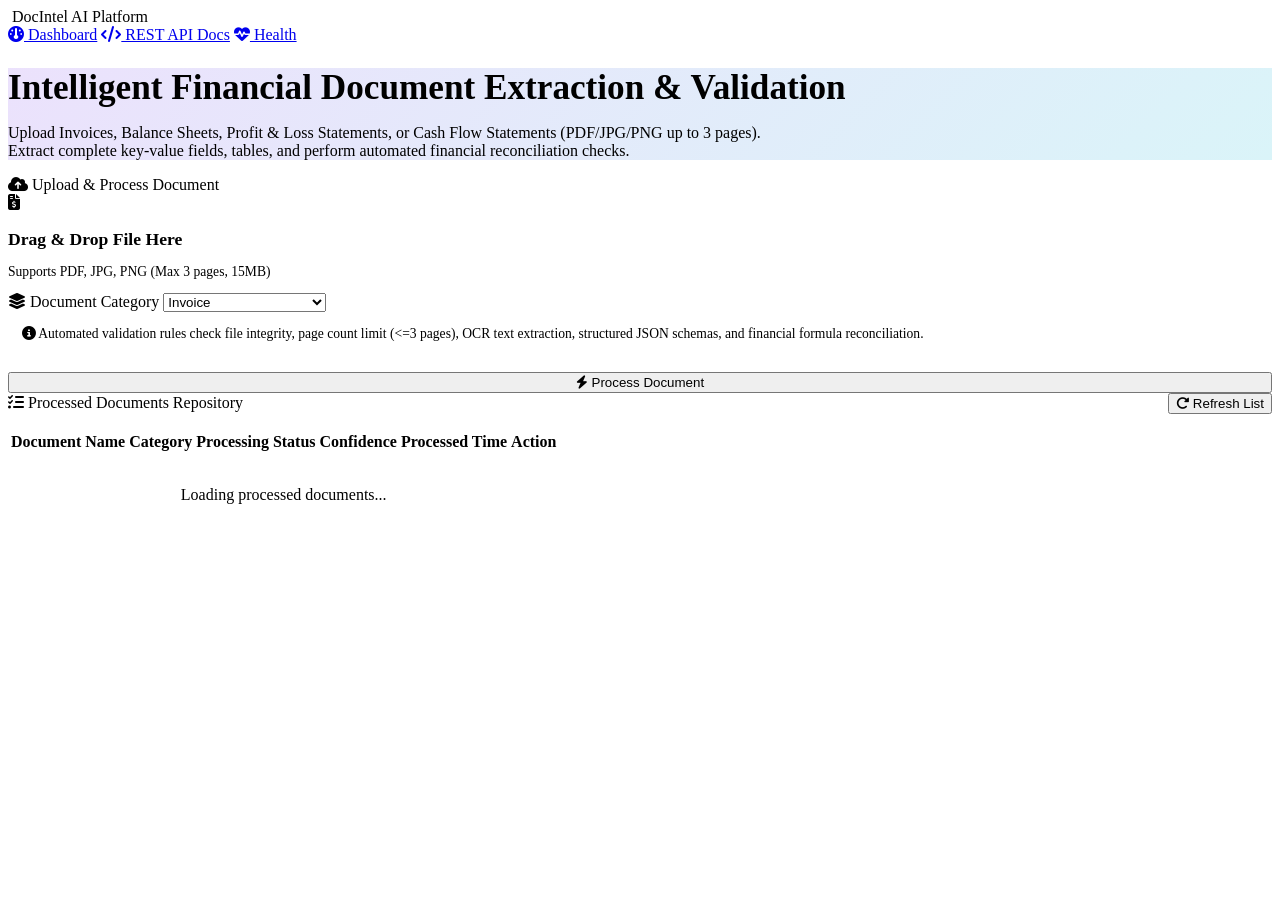
==== frontend/templates/dashboard.html @ 8e2a0e62 "Initial commit: End-to-end Document Intelligence & Extraction Platform" ====
<!DOCTYPE html>
<html lang="en">
<head>
  <meta charset="UTF-8">
  <meta name="viewport" content="width=device-width, initial-scale=1.0">
  <title>Document Intelligence & Extraction Dashboard</title>
  <link rel="stylesheet" href="/static/css/style.css">
  <link rel="stylesheet" href="https://cdnjs.cloudflare.com/ajax/libs/font-awesome/6.4.0/css/all.min.css">
</head>
<body>

  <header class="navbar">
    <div class="logo">
      <i class="fa-solid fa-brain-circuit"></i>
      <span>DocIntel AI Platform</span>
    </div>
    <div class="nav-links">
      <a href="/" class="active"><i class="fa-solid fa-gauge"></i> Dashboard</a>
      <a href="/docs" target="_blank"><i class="fa-solid fa-code"></i> REST API Docs</a>
      <a href="/api/v1/health" target="_blank"><i class="fa-solid fa-heart-pulse"></i> Health</a>
    </div>
  </header>

  <div class="container">

    <!-- Hero Banner -->
    <div class="glass-card" style="background: linear-gradient(135deg, rgba(124, 58, 237, 0.15), rgba(6, 182, 212, 0.15)); border-color: rgba(124, 58, 237, 0.3);">
      <h1 style="font-family: 'Outfit'; font-size: 2.2rem; margin-bottom: 0.5rem;">
        Intelligent Financial Document Extraction & Validation
      </h1>
      <p style="color: var(--text-muted); font-size: 1rem; max-width: 800px;">
        Upload Invoices, Balance Sheets, Profit & Loss Statements, or Cash Flow Statements (PDF/JPG/PNG up to 3 pages). Extract complete key-value fields, tables, and perform automated financial reconciliation checks.
      </p>
    </div>

    <!-- Upload Section -->
    <div class="glass-card">
      <div class="card-title">
        <i class="fa-solid fa-cloud-arrow-up" style="color: var(--accent-cyan);"></i>
        Upload & Process Document
      </div>

      <form id="uploadForm">
        <div class="upload-grid">
          <div class="dropzone" id="dropzone">
            <i class="fa-solid fa-file-invoice-dollar"></i>
            <h3 style="font-size: 1.1rem; margin-bottom: 0.5rem;">Drag & Drop File Here</h3>
            <p style="font-size: 0.85rem; color: var(--text-muted);">Supports PDF, JPG, PNG (Max 3 pages, 15MB)</p>
            <input type="file" id="fileInput" name="file" accept=".pdf,.jpg,.jpeg,.png" style="display: none;" required>
            <div id="selectedFileName" style="margin-top: 0.75rem; font-weight: 600; color: var(--accent-cyan);"></div>
          </div>

          <div style="display: flex; flex-direction: column; justify-content: space-between;">
            <div>
              <div class="form-group">
                <label for="documentType"><i class="fa-solid fa-layer-group"></i> Document Category</label>
                <select id="documentType" name="document_type" class="form-select" required>
                  <option value="invoice">Invoice</option>
                  <option value="balance_sheet">Balance Sheet</option>
                  <option value="profit_and_loss">Profit & Loss Statement</option>
                  <option value="cash_flow_statement">Cash Flow Statement</option>
                </select>
              </div>

              <div style="background: rgba(255,255,255,0.03); padding: 0.85rem; border-radius: 0.5rem; font-size: 0.85rem; color: var(--text-muted); margin-bottom: 1rem;">
                <i class="fa-solid fa-circle-info" style="color: var(--accent-cyan);"></i>
                Automated validation rules check file integrity, page count limit (<=3 pages), OCR text extraction, structured JSON schemas, and financial formula reconciliation.
              </div>
            </div>

            <button type="submit" id="processBtn" class="btn-primary">
              <i class="fa-solid fa-bolt"></i> Process Document
            </button>
          </div>
        </div>
      </form>

      <div id="statusAlert" style="display: none; margin-top: 1.5rem; padding: 1rem; border-radius: 0.5rem;"></div>
    </div>

    <!-- Processed Documents Dashboard Table -->
    <div class="glass-card">
      <div style="display: flex; justify-content: space-between; align-items: center; margin-bottom: 1rem;">
        <div class="card-title" style="margin-bottom: 0;">
          <i class="fa-solid fa-list-check" style="color: var(--accent-purple);"></i>
          Processed Documents Repository
        </div>
        <button id="refreshBtn" class="btn-secondary">
          <i class="fa-solid fa-rotate-right"></i> Refresh List
        </button>
      </div>

      <div style="overflow-x: auto;">
        <table class="custom-table">
          <thead>
            <tr>
              <th>Document Name</th>
              <th>Category</th>
              <th>Processing Status</th>
              <th>Confidence</th>
              <th>Processed Time</th>
              <th>Action</th>
            </tr>
          </thead>
          <tbody id="documentsTableBody">
            <tr>
              <td colspan="6" style="text-align: center; color: var(--text-muted); padding: 2rem;">
                <div class="spinner"></div> Loading processed documents...
              </td>
            </tr>
          </tbody>
        </table>
      </div>
    </div>

  </div>

  <script src="/static/js/dashboard.js"></script>
</body>
</html>
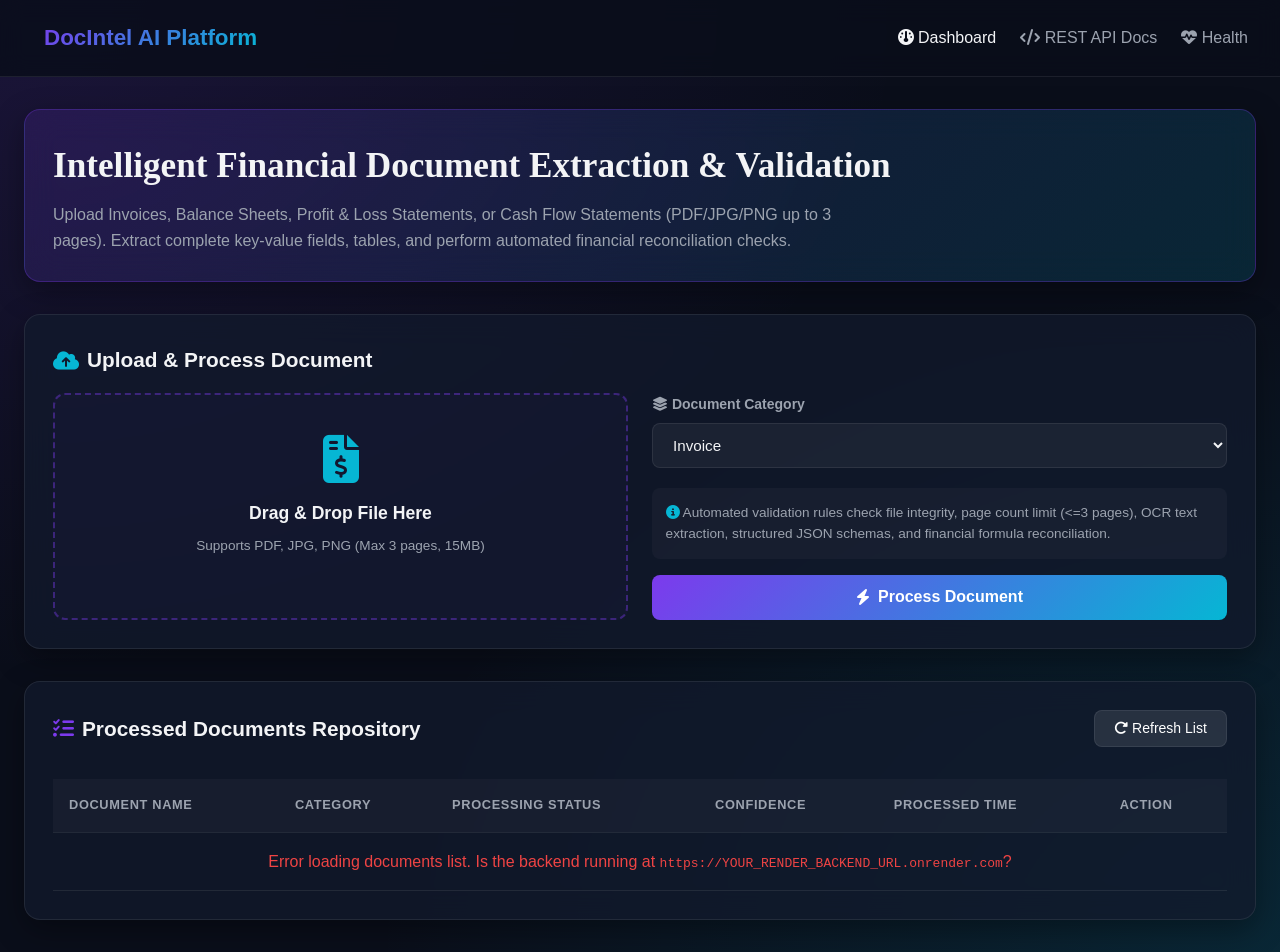
==== commit 2c70b7fb: "chore: separate frontend/backend deployment" ====
--- a/frontend/templates/dashboard.html
+++ b/frontend/templates/dashboard.html
@@ -3,8 +3,9 @@
 <head>
   <meta charset="UTF-8">
   <meta name="viewport" content="width=device-width, initial-scale=1.0">
-  <title>Document Intelligence & Extraction Dashboard</title>
-  <link rel="stylesheet" href="/static/css/style.css">
+  <title>DocIntel AI — Intelligent Document Extraction Dashboard</title>
+  <meta name="description" content="AI-powered financial document extraction and validation. Upload invoices, balance sheets, P&L and cash flow statements.">
+  <link rel="stylesheet" href="../static/css/style.css">
   <link rel="stylesheet" href="https://cdnjs.cloudflare.com/ajax/libs/font-awesome/6.4.0/css/all.min.css">
 </head>
 <body>
@@ -15,9 +16,9 @@
       <span>DocIntel AI Platform</span>
     </div>
     <div class="nav-links">
-      <a href="/" class="active"><i class="fa-solid fa-gauge"></i> Dashboard</a>
-      <a href="/docs" target="_blank"><i class="fa-solid fa-code"></i> REST API Docs</a>
-      <a href="/api/v1/health" target="_blank"><i class="fa-solid fa-heart-pulse"></i> Health</a>
+      <a href="dashboard.html" class="active"><i class="fa-solid fa-gauge"></i> Dashboard</a>
+      <a href="#" id="apiDocsLink" target="_blank"><i class="fa-solid fa-code"></i> REST API Docs</a>
+      <a href="#" id="healthLink" target="_blank"><i class="fa-solid fa-heart-pulse"></i> Health</a>
     </div>
   </header>
 
@@ -26,10 +27,10 @@
     <!-- Hero Banner -->
     <div class="glass-card" style="background: linear-gradient(135deg, rgba(124, 58, 237, 0.15), rgba(6, 182, 212, 0.15)); border-color: rgba(124, 58, 237, 0.3);">
       <h1 style="font-family: 'Outfit'; font-size: 2.2rem; margin-bottom: 0.5rem;">
-        Intelligent Financial Document Extraction & Validation
+        Intelligent Financial Document Extraction &amp; Validation
       </h1>
       <p style="color: var(--text-muted); font-size: 1rem; max-width: 800px;">
-        Upload Invoices, Balance Sheets, Profit & Loss Statements, or Cash Flow Statements (PDF/JPG/PNG up to 3 pages). Extract complete key-value fields, tables, and perform automated financial reconciliation checks.
+        Upload Invoices, Balance Sheets, Profit &amp; Loss Statements, or Cash Flow Statements (PDF/JPG/PNG up to 3 pages). Extract complete key-value fields, tables, and perform automated financial reconciliation checks.
       </p>
     </div>
 
@@ -37,14 +38,14 @@
     <div class="glass-card">
       <div class="card-title">
         <i class="fa-solid fa-cloud-arrow-up" style="color: var(--accent-cyan);"></i>
-        Upload & Process Document
+        Upload &amp; Process Document
       </div>
 
       <form id="uploadForm">
         <div class="upload-grid">
           <div class="dropzone" id="dropzone">
             <i class="fa-solid fa-file-invoice-dollar"></i>
-            <h3 style="font-size: 1.1rem; margin-bottom: 0.5rem;">Drag & Drop File Here</h3>
+            <h3 style="font-size: 1.1rem; margin-bottom: 0.5rem;">Drag &amp; Drop File Here</h3>
             <p style="font-size: 0.85rem; color: var(--text-muted);">Supports PDF, JPG, PNG (Max 3 pages, 15MB)</p>
             <input type="file" id="fileInput" name="file" accept=".pdf,.jpg,.jpeg,.png" style="display: none;" required>
             <div id="selectedFileName" style="margin-top: 0.75rem; font-weight: 600; color: var(--accent-cyan);"></div>
@@ -57,14 +58,14 @@
                 <select id="documentType" name="document_type" class="form-select" required>
                   <option value="invoice">Invoice</option>
                   <option value="balance_sheet">Balance Sheet</option>
-                  <option value="profit_and_loss">Profit & Loss Statement</option>
+                  <option value="profit_and_loss">Profit &amp; Loss Statement</option>
                   <option value="cash_flow_statement">Cash Flow Statement</option>
                 </select>
               </div>
 
               <div style="background: rgba(255,255,255,0.03); padding: 0.85rem; border-radius: 0.5rem; font-size: 0.85rem; color: var(--text-muted); margin-bottom: 1rem;">
                 <i class="fa-solid fa-circle-info" style="color: var(--accent-cyan);"></i>
-                Automated validation rules check file integrity, page count limit (<=3 pages), OCR text extraction, structured JSON schemas, and financial formula reconciliation.
+                Automated validation rules check file integrity, page count limit (&lt;=3 pages), OCR text extraction, structured JSON schemas, and financial formula reconciliation.
               </div>
             </div>
 
@@ -115,6 +116,8 @@
 
   </div>
 
-  <script src="/static/js/dashboard.js"></script>
+  <!-- Load config first, then dashboard logic -->
+  <script src="../static/js/config.js"></script>
+  <script src="../static/js/dashboard.js"></script>
 </body>
 </html>
--- a/frontend/static/css/style.css
+++ b/frontend/static/css/style.css
@@ -0,0 +1,330 @@
+@import url('https://fonts.googleapis.com/css2?family=Inter:wght@300;400;500;600;700&family=Outfit:wght@400;600;700;800&display=swap');
+
+:root {
+  --bg-dark: #0a0e1a;
+  --card-bg: rgba(18, 26, 44, 0.75);
+  --card-border: rgba(255, 255, 255, 0.08);
+  --accent-purple: #7c3aed;
+  --accent-cyan: #06b6d4;
+  --gradient-primary: linear-gradient(135deg, #7c3aed 0%, #06b6d4 100%);
+  --text-main: #f3f4f6;
+  --text-muted: #9ca3af;
+  --pass-green: #10b981;
+  --fail-red: #ef4444;
+  --na-gray: #6b7280;
+  --warning-amber: #f59e0b;
+}
+
+* {
+  box-sizing: border-box;
+  margin: 0;
+  padding: 0;
+}
+
+body {
+  font-family: 'Inter', sans-serif;
+  background-color: var(--bg-dark);
+  background-image: 
+    radial-gradient(at 0% 0%, rgba(124, 58, 237, 0.15) 0px, transparent 50%),
+    radial-gradient(at 100% 100%, rgba(6, 182, 212, 0.15) 0px, transparent 50%);
+  color: var(--text-main);
+  min-height: 100vh;
+  line-height: 1.6;
+}
+
+header.navbar {
+  display: flex;
+  justify-content: space-between;
+  align-items: center;
+  padding: 1.25rem 2rem;
+  background: rgba(10, 14, 26, 0.85);
+  backdrop-filter: blur(12px);
+  border-bottom: 1px solid var(--card-border);
+  position: sticky;
+  top: 0;
+  z-index: 100;
+}
+
+.logo {
+  display: flex;
+  align-items: center;
+  gap: 0.75rem;
+  font-family: 'Outfit', sans-serif;
+  font-weight: 800;
+  font-size: 1.4rem;
+  background: var(--gradient-primary);
+  -webkit-background-clip: text;
+  -webkit-text-fill-color: transparent;
+}
+
+.logo i {
+  color: var(--accent-cyan);
+  font-size: 1.6rem;
+}
+
+.nav-links {
+  display: flex;
+  gap: 1.5rem;
+  align-items: center;
+}
+
+.nav-links a {
+  color: var(--text-muted);
+  text-decoration: none;
+  font-weight: 500;
+  transition: color 0.2s;
+}
+
+.nav-links a:hover, .nav-links a.active {
+  color: var(--text-main);
+}
+
+.container {
+  max-width: 1280px;
+  margin: 2rem auto;
+  padding: 0 1.5rem;
+}
+
+/* Glass Cards */
+.glass-card {
+  background: var(--card-bg);
+  backdrop-filter: blur(16px);
+  border: 1px solid var(--card-border);
+  border-radius: 1rem;
+  padding: 1.75rem;
+  box-shadow: 0 10px 30px rgba(0, 0, 0, 0.35);
+  margin-bottom: 2rem;
+}
+
+.card-title {
+  font-family: 'Outfit', sans-serif;
+  font-size: 1.3rem;
+  font-weight: 700;
+  margin-bottom: 1rem;
+  display: flex;
+  align-items: center;
+  gap: 0.5rem;
+}
+
+/* Upload Section */
+.upload-grid {
+  display: grid;
+  grid-template-columns: 1fr 1fr;
+  gap: 1.5rem;
+}
+
+@media (max-width: 768px) {
+  .upload-grid {
+    grid-template-columns: 1fr;
+  }
+}
+
+.dropzone {
+  border: 2px dashed rgba(124, 58, 237, 0.4);
+  border-radius: 0.75rem;
+  padding: 2.5rem 1.5rem;
+  text-align: center;
+  background: rgba(124, 58, 237, 0.03);
+  cursor: pointer;
+  transition: all 0.3s ease;
+}
+
+.dropzone:hover, .dropzone.dragover {
+  border-color: var(--accent-cyan);
+  background: rgba(6, 182, 212, 0.08);
+}
+
+.dropzone i {
+  font-size: 3rem;
+  color: var(--accent-cyan);
+  margin-bottom: 1rem;
+}
+
+.form-group {
+  margin-bottom: 1.25rem;
+}
+
+.form-group label {
+  display: block;
+  font-size: 0.875rem;
+  font-weight: 600;
+  margin-bottom: 0.5rem;
+  color: var(--text-muted);
+}
+
+.form-control, .form-select {
+  width: 100%;
+  padding: 0.75rem 1rem;
+  background: rgba(255, 255, 255, 0.05);
+  border: 1px solid var(--card-border);
+  border-radius: 0.5rem;
+  color: var(--text-main);
+  font-size: 0.95rem;
+  outline: none;
+  transition: border-color 0.2s;
+}
+
+.form-select option {
+  background: #121a2c;
+  color: #fff;
+}
+
+.form-control:focus, .form-select:focus {
+  border-color: var(--accent-purple);
+}
+
+.btn-primary {
+  background: var(--gradient-primary);
+  border: none;
+  color: white;
+  padding: 0.85rem 1.75rem;
+  font-weight: 600;
+  font-size: 1rem;
+  border-radius: 0.5rem;
+  cursor: pointer;
+  transition: transform 0.2s, box-shadow 0.2s;
+  display: inline-flex;
+  align-items: center;
+  justify-content: center;
+  gap: 0.5rem;
+  width: 100%;
+}
+
+.btn-primary:hover {
+  transform: translateY(-2px);
+  box-shadow: 0 6px 20px rgba(124, 58, 237, 0.4);
+}
+
+.btn-secondary {
+  background: rgba(255, 255, 255, 0.1);
+  border: 1px solid var(--card-border);
+  color: white;
+  padding: 0.6rem 1.2rem;
+  font-size: 0.875rem;
+  border-radius: 0.5rem;
+  cursor: pointer;
+  text-decoration: none;
+  transition: background 0.2s;
+}
+
+.btn-secondary:hover {
+  background: rgba(255, 255, 255, 0.2);
+}
+
+/* Badges */
+.badge {
+  display: inline-flex;
+  align-items: center;
+  gap: 0.3rem;
+  padding: 0.25rem 0.75rem;
+  border-radius: 9999px;
+  font-size: 0.75rem;
+  font-weight: 700;
+  text-transform: uppercase;
+  letter-spacing: 0.05em;
+}
+
+.badge-pass {
+  background: rgba(16, 185, 129, 0.2);
+  color: var(--pass-green);
+  border: 1px solid rgba(16, 185, 129, 0.4);
+}
+
+.badge-fail {
+  background: rgba(239, 68, 68, 0.2);
+  color: var(--fail-red);
+  border: 1px solid rgba(239, 68, 68, 0.4);
+}
+
+.badge-na {
+  background: rgba(107, 114, 128, 0.2);
+  color: var(--na-gray);
+  border: 1px solid rgba(107, 114, 128, 0.4);
+}
+
+/* Data Tables */
+.custom-table {
+  width: 100%;
+  border-collapse: collapse;
+  margin-top: 1rem;
+}
+
+.custom-table th, .custom-table td {
+  padding: 1rem;
+  text-align: left;
+  border-bottom: 1px solid var(--card-border);
+}
+
+.custom-table th {
+  background: rgba(255, 255, 255, 0.03);
+  color: var(--text-muted);
+  font-size: 0.8rem;
+  text-transform: uppercase;
+  letter-spacing: 0.05em;
+}
+
+.custom-table tbody tr:hover {
+  background: rgba(255, 255, 255, 0.02);
+}
+
+/* JSON Code Block */
+pre.json-view {
+  background: #060913;
+  padding: 1.25rem;
+  border-radius: 0.5rem;
+  border: 1px solid var(--card-border);
+  color: #34d399;
+  font-family: 'Courier New', Courier, monospace;
+  font-size: 0.875rem;
+  max-height: 450px;
+  overflow-y: auto;
+}
+
+/* Field Key-Value Grid */
+.kv-grid {
+  display: grid;
+  grid-template-columns: repeat(auto-fill, minmax(280px, 1fr));
+  gap: 1.25rem;
+}
+
+.kv-item {
+  background: rgba(255, 255, 255, 0.03);
+  border: 1px solid var(--card-border);
+  border-radius: 0.5rem;
+  padding: 1rem;
+}
+
+.kv-label {
+  font-size: 0.75rem;
+  color: var(--text-muted);
+  text-transform: uppercase;
+  font-weight: 600;
+  margin-bottom: 0.25rem;
+}
+
+.kv-value {
+  font-size: 1.1rem;
+  font-weight: 700;
+  color: #fff;
+}
+
+.kv-meta {
+  font-size: 0.75rem;
+  color: var(--accent-cyan);
+  margin-top: 0.5rem;
+}
+
+.spinner {
+  border: 3px solid rgba(255, 255, 255, 0.1);
+  border-top: 3px solid var(--accent-cyan);
+  border-radius: 50%;
+  width: 20px;
+  height: 20px;
+  animation: spin 0.8s linear infinite;
+  display: inline-block;
+}
+
+@keyframes spin {
+  0% { transform: rotate(0deg); }
+  100% { transform: rotate(360deg); }
+}
